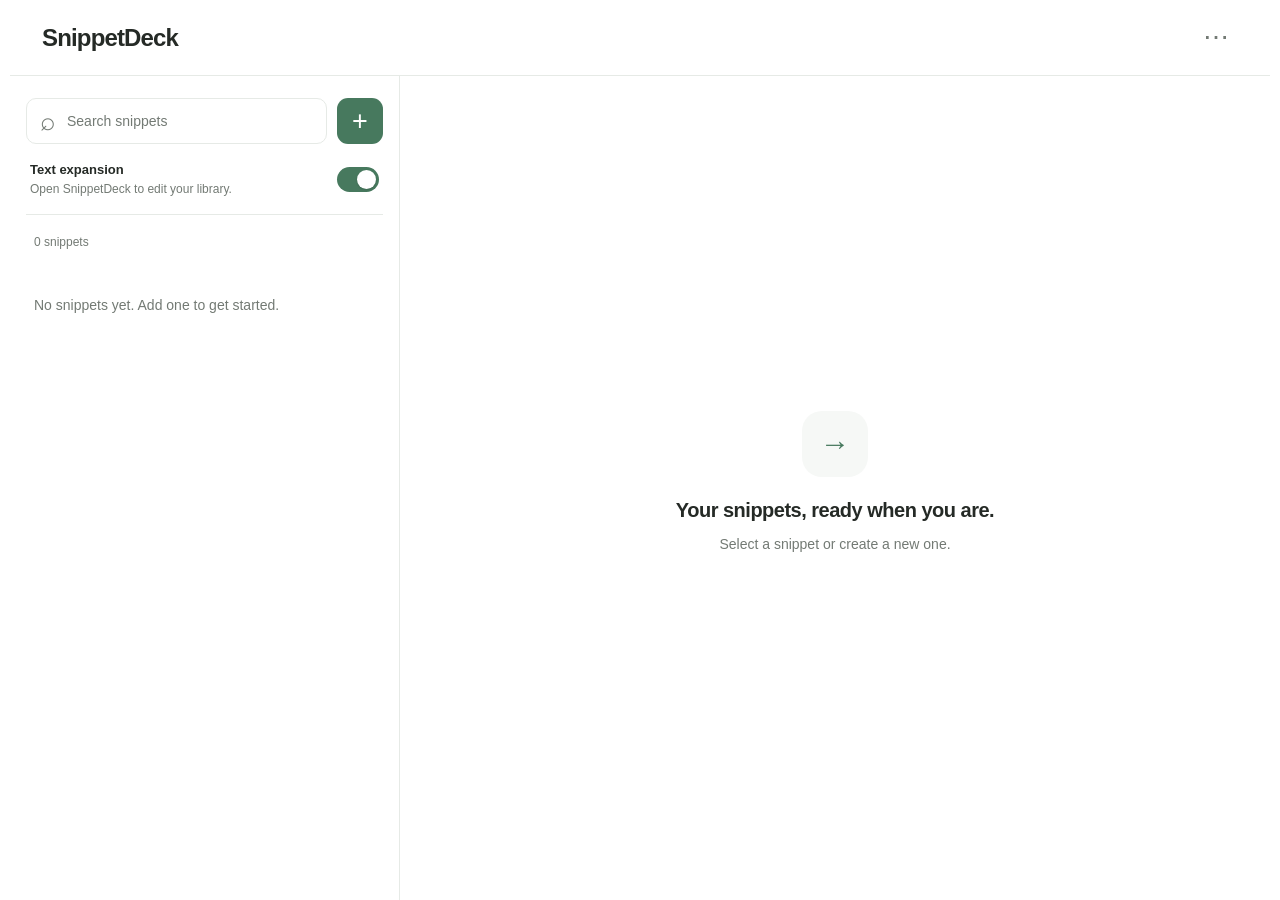
==== desktop/ui/index.html @ 88bd0da1 "Add cross-platform desktop SnippetDeck" ====
<!doctype html>
<html lang="en">
<head>
  <meta charset="utf-8">
  <meta name="viewport" content="width=device-width, initial-scale=1">
  <meta name="theme-color" content="#ffffff">
  <title>SnippetDeck</title>
  <link rel="stylesheet" href="style.css">
  <script type="module" src="app.js"></script>
</head>
<body>
  <div class="shell">
    <header class="topbar">
      <h1>SnippetDeck</h1>
      <div class="top-actions">
        <button id="more" class="icon-button" type="button" aria-label="More options" aria-expanded="false">⋯</button>
        <div id="menu" class="menu" hidden>
          <button id="import" type="button">Import backup…</button>
          <button id="export" type="button">Export backup…</button>
          <div class="menu-divider"></div>
          <label class="menu-check"><input id="startup" type="checkbox"> Start at login</label>
          <div class="menu-divider"></div>
          <div class="menu-label">Appearance</div>
          <div class="themes" role="group" aria-label="Appearance">
            <button type="button" data-theme="white">White</button>
            <button type="button" data-theme="black">Black</button>
            <button type="button" data-theme="sepia">Sepia</button>
          </div>
        </div>
      </div>
    </header>

    <main class="workspace">
      <section class="library" aria-label="Snippet library">
        <div class="library-tools">
          <label class="search"><span aria-hidden="true">⌕</span><input id="search" type="search" placeholder="Search snippets" aria-label="Search snippets"></label>
          <button id="new" class="add-button" type="button" aria-label="Add snippet">+</button>
        </div>
        <div class="service-row">
          <div><strong>Text expansion</strong><small id="status">Starting…</small></div>
          <label class="switch" aria-label="Text expansion enabled"><input id="active" type="checkbox" checked><span></span></label>
        </div>
        <div id="count" class="count"></div>
        <div id="list" class="snippet-list"></div>
        <p id="empty" class="empty" hidden>No snippets yet. Add one to get started.</p>
      </section>

      <section id="editor" class="editor" aria-label="Snippet editor" hidden>
        <div class="editor-top">
          <button id="back" class="back icon-button" type="button" aria-label="Back to library">←</button>
          <h2 id="editor-title">New snippet</h2>
          <button id="delete" class="text-button danger" type="button" hidden>Delete</button>
        </div>
        <form id="form">
          <label class="field">Trigger<input id="trigger" name="trigger" required maxlength="40" autocomplete="off" spellcheck="false" placeholder="!review"></label>
          <label class="field">Aliases <span class="optional">optional · separate with commas</span><input id="aliases" name="aliases" autocomplete="off" spellcheck="false" placeholder="rv, feedback"></label>
          <label class="field">Expansion<textarea id="expansion" name="expansion" required rows="8" placeholder="Text to insert"></textarea></label>
          <label class="enabled-row"><span>Enabled</span><span class="switch"><input id="snippet-enabled" type="checkbox" checked><span></span></span></label>
          <p id="form-error" class="error" role="alert" hidden></p>
          <button class="save-button" type="submit">Save snippet</button>
        </form>
      </section>
      <section id="welcome" class="welcome" aria-hidden="true">
        <div class="welcome-mark">→</div>
        <h2>Your snippets, ready when you are.</h2>
        <p>Select a snippet or create a new one.</p>
      </section>
    </main>
    <div id="notice" class="notice" role="status" hidden></div>
    <dialog id="confirm" class="confirm">
      <h2 id="confirm-title"></h2>
      <p id="confirm-message"></p>
      <form method="dialog" class="confirm-actions">
        <button type="submit" value="cancel">Cancel</button>
        <button id="confirm-action" type="submit" value="yes"></button>
      </form>
    </dialog>
  </div>
</body>
</html>
---- desktop/ui/style.css ----
:root {
  font-family: Inter, -apple-system, BlinkMacSystemFont, "Segoe UI", sans-serif;
  color: #252a26; background: #fff;
  --bg: #fff; --panel: #f6f8f6; --line: #e6eae6; --text: #252a26;
  --muted: #737a74; --accent: #47795e; --accent-ink: #fff; --hover: #f2f6f2;
  --field: #fff; --danger: #ac4444;
}
:root[data-theme="black"] {
  color-scheme: dark;
  --bg: #141816; --panel: #202723; --line: #323a35; --text: #f0f2ee;
  --muted: #a3ada4; --accent: #88b99b; --accent-ink: #15251b; --hover: #273129;
  --field: #1a201c; --danger: #ec9292;
}
:root[data-theme="sepia"] {
  --bg: #fff7eb; --panel: #f3e8d6; --line: #decbb1; --text: #4e3a2b;
  --muted: #806d5e; --accent: #8b6141; --accent-ink: #fff9f0; --hover: #f5e9d5;
  --field: #fff8ed; --danger: #a54138;
}
* { box-sizing: border-box; }
body { margin: 0; min-width: 320px; background: var(--bg); color: var(--text); }
button, input, textarea { font: inherit; }
button { cursor: pointer; }
button:focus-visible, input:focus-visible, textarea:focus-visible { outline: 2px solid var(--accent); outline-offset: 2px; }
[hidden] { display: none !important; }
.shell { max-width: 1260px; min-height: 100vh; margin: 0 auto; }
.topbar { height: 76px; display: flex; align-items: center; justify-content: space-between; padding: 0 32px; border-bottom: 1px solid var(--line); }
h1 { font-size: 24px; font-weight: 630; letter-spacing: -.035em; margin: 0; }
h2 { font-size: 20px; font-weight: 620; letter-spacing: -.025em; margin: 0; }
.top-actions { position: relative; }
.icon-button { width: 44px; height: 44px; padding: 0; display: inline-grid; place-items: center; color: var(--muted); background: transparent; border: 0; border-radius: 12px; font-size: 26px; }
.icon-button:hover { background: var(--hover); color: var(--text); }
.menu { position: absolute; right: 0; top: 50px; z-index: 5; width: 234px; border: 1px solid var(--line); border-radius: 14px; background: var(--bg); box-shadow: 0 14px 38px #171b1725; padding: 8px; }
.menu > button { width: 100%; min-height: 42px; border: 0; background: transparent; color: var(--text); text-align: left; padding: 8px 10px; border-radius: 8px; }
.menu > button:hover, .themes button:hover { background: var(--hover); }
.menu-check { display: flex; align-items: center; gap: 10px; min-height: 42px; padding: 8px 10px; font-size: 13px; cursor: pointer; }
.menu-check input { accent-color: var(--accent); width: 17px; height: 17px; }
.menu-divider { border-top: 1px solid var(--line); margin: 7px 2px; }
.menu-label { padding: 4px 10px 7px; color: var(--muted); font-size: 12px; }
.themes { display: flex; gap: 3px; }
.themes button { flex: 1; border: 0; color: var(--text); background: transparent; padding: 9px 2px; border-radius: 7px; font-size: 12px; }
.themes button.selected { background: var(--panel); color: var(--accent); font-weight: 650; }
.workspace { display: grid; grid-template-columns: minmax(320px, 390px) minmax(0, 1fr); min-height: calc(100vh - 76px); }
.library { border-right: 1px solid var(--line); min-width: 0; padding: 22px 16px 30px; }
.library-tools { display: flex; gap: 10px; }
.search { min-width: 0; flex: 1; display: flex; align-items: center; height: 46px; gap: 9px; padding: 0 13px; color: var(--muted); background: var(--field); border: 1px solid var(--line); border-radius: 10px; }
.search span { font-size: 26px; line-height: 1; }
.search input { min-width: 0; width: 100%; border: 0; outline: 0; background: transparent; color: var(--text); font-size: 14px; }
input::placeholder, textarea::placeholder { color: var(--muted); opacity: 1; }
.search:focus-within { border-color: var(--accent); }
.add-button { width: 46px; height: 46px; border-radius: 11px; border: 0; background: var(--accent); color: var(--accent-ink); font-size: 27px; line-height: 1; }
.add-button:hover, .save-button:hover { filter: brightness(.93); }
.service-row { display: flex; align-items: center; justify-content: space-between; gap: 12px; padding: 18px 4px 17px; border-bottom: 1px solid var(--line); }
.service-row strong { display: block; font-size: 13px; font-weight: 620; }
.service-row small { display: block; max-width: 290px; margin-top: 4px; font-size: 12px; line-height: 1.35; color: var(--muted); }
.switch { width: 42px; height: 26px; flex: none; display: inline-flex; position: relative; align-items: center; cursor: pointer; }
.switch input { opacity: 0; position: absolute; width: 100%; height: 100%; margin: 0; cursor: pointer; }
.switch span { width: 42px; height: 25px; border-radius: 20px; background: var(--line); transition: background .17s; }
.switch span:after { content: ""; display: block; height: 19px; width: 19px; border-radius: 50%; background: #fff; margin: 3px; box-shadow: 0 1px 2px #0002; transition: transform .17s; }
.switch input:checked + span { background: var(--accent); }
.switch input:checked + span:after { transform: translateX(17px); }
.switch input:focus-visible + span { outline: 2px solid var(--accent); outline-offset: 2px; }
.count { padding: 20px 8px 8px; color: var(--muted); font-size: 12px; }
.snippet-list { display: grid; grid-template-columns: minmax(0, 1fr); gap: 2px; }
.snippet { min-width: 0; min-height: 88px; width: 100%; display: block; text-align: left; padding: 14px 12px; border: 1px solid transparent; border-radius: 11px; background: transparent; color: var(--text); }
.snippet:hover { background: var(--hover); }
.snippet.selected { background: var(--panel); border-color: var(--line); }
.snippet.disabled { opacity: .59; }
.snippet-head { display: flex; justify-content: space-between; align-items: baseline; gap: 10px; }
.snippet-trigger { font-size: 15px; font-weight: 630; overflow: hidden; text-overflow: ellipsis; white-space: nowrap; }
.snippet-arrow { color: var(--accent); margin-right: 7px; }
.snippet-alias { margin-top: 5px; font-size: 12px; color: var(--accent); white-space: nowrap; text-overflow: ellipsis; overflow: hidden; }
.snippet-preview { margin-top: 5px; font-size: 13px; line-height: 1.35; color: var(--muted); overflow: hidden; white-space: nowrap; text-overflow: ellipsis; }
.snippet-off { font-size: 11px; color: var(--muted); }
.show-more { min-height: 44px; margin: 8px; background: transparent; color: var(--accent); border: 0; font-size: 13px; text-align: left; }
.empty { margin: 38px 8px; font-size: 14px; color: var(--muted); line-height: 1.5; }
.editor { padding: 30px clamp(24px, 6vw, 72px) 64px; max-width: 800px; width: 100%; margin: 0 auto; }
.editor-top { display: flex; align-items: center; justify-content: space-between; min-height: 44px; margin-bottom: 28px; }
.editor-top h2 { flex: 1; }
.text-button { border: 0; background: transparent; color: var(--accent); min-height: 44px; padding: 0 10px; font-size: 13px; }
.danger { color: var(--danger); }
.field { display: block; margin-bottom: 21px; font-size: 13px; font-weight: 600; }
.field input, .field textarea { display: block; width: 100%; border: 1px solid var(--line); border-radius: 10px; background: var(--field); color: var(--text); margin-top: 9px; padding: 13px 14px; font-size: 15px; font-weight: 400; }
.field input { height: 49px; }
.field textarea { min-height: 175px; resize: vertical; line-height: 1.5; }
.optional { color: var(--muted); font-size: 12px; font-weight: 400; }
.enabled-row { display: flex; justify-content: space-between; align-items: center; font-size: 14px; padding: 5px 0 23px; cursor: pointer; }
.error { color: var(--danger); font-size: 13px; margin: 0 0 16px; }
.save-button { display: block; min-height: 49px; width: 100%; border: 0; border-radius: 10px; background: var(--accent); color: var(--accent-ink); font-weight: 620; }
.welcome { display: grid; align-content: center; justify-items: center; color: var(--muted); padding: 30px; text-align: center; }
.welcome-mark { display: grid; place-items: center; background: var(--panel); width: 66px; height: 66px; border-radius: 20px; color: var(--accent); font-size: 30px; margin-bottom: 22px; }
.welcome h2 { color: var(--text); }
.welcome p { font-size: 14px; }
.notice { position: fixed; bottom: 20px; left: 50%; transform: translateX(-50%); max-width: calc(100vw - 32px); background: var(--text); color: var(--bg); border-radius: 10px; padding: 12px 18px; font-size: 13px; box-shadow: 0 5px 20px #0002; z-index: 8; }
.confirm { width: min(380px, calc(100vw - 36px)); margin: auto; padding: 26px 24px 20px; border: 1px solid var(--line); border-radius: 16px; background: var(--bg); color: var(--text); box-shadow: 0 18px 52px #0003; }
.confirm::backdrop { background: #1017128a; }
.confirm h2 { font-size: 19px; }
.confirm p { margin: 12px 0 25px; color: var(--muted); line-height: 1.5; font-size: 14px; white-space: pre-line; }
.confirm-actions { display: flex; justify-content: flex-end; gap: 9px; }
.confirm-actions button { min-height: 42px; padding: 0 16px; border-radius: 9px; border: 1px solid var(--line); background: var(--field); color: var(--text); }
.confirm-actions .danger-action { border-color: var(--danger); background: var(--danger); color: #fff; }
@media (max-width: 700px) {
  .topbar { height: 64px; padding: 0 18px; }
  h1 { font-size: 22px; }
  .workspace { display: block; min-height: calc(100vh - 64px); }
  .library { border: 0; padding: 18px 14px 30px; }
  .editor { position: fixed; inset: 0; z-index: 3; overflow-y: auto; background: var(--bg); max-width: none; padding: 16px 18px 28px; }
  .editor-top { margin-bottom: 25px; }
  .back { margin-right: 6px; }
  .welcome { display: none; }
  .save-button { margin-top: 4px; }
  .snippet { min-height: 78px; }
  .menu { right: 0; }
}
@media (min-width: 701px) { .back { display: none; } }
@media (prefers-reduced-motion: reduce) { *, *:before, *:after { transition: none !important; } }
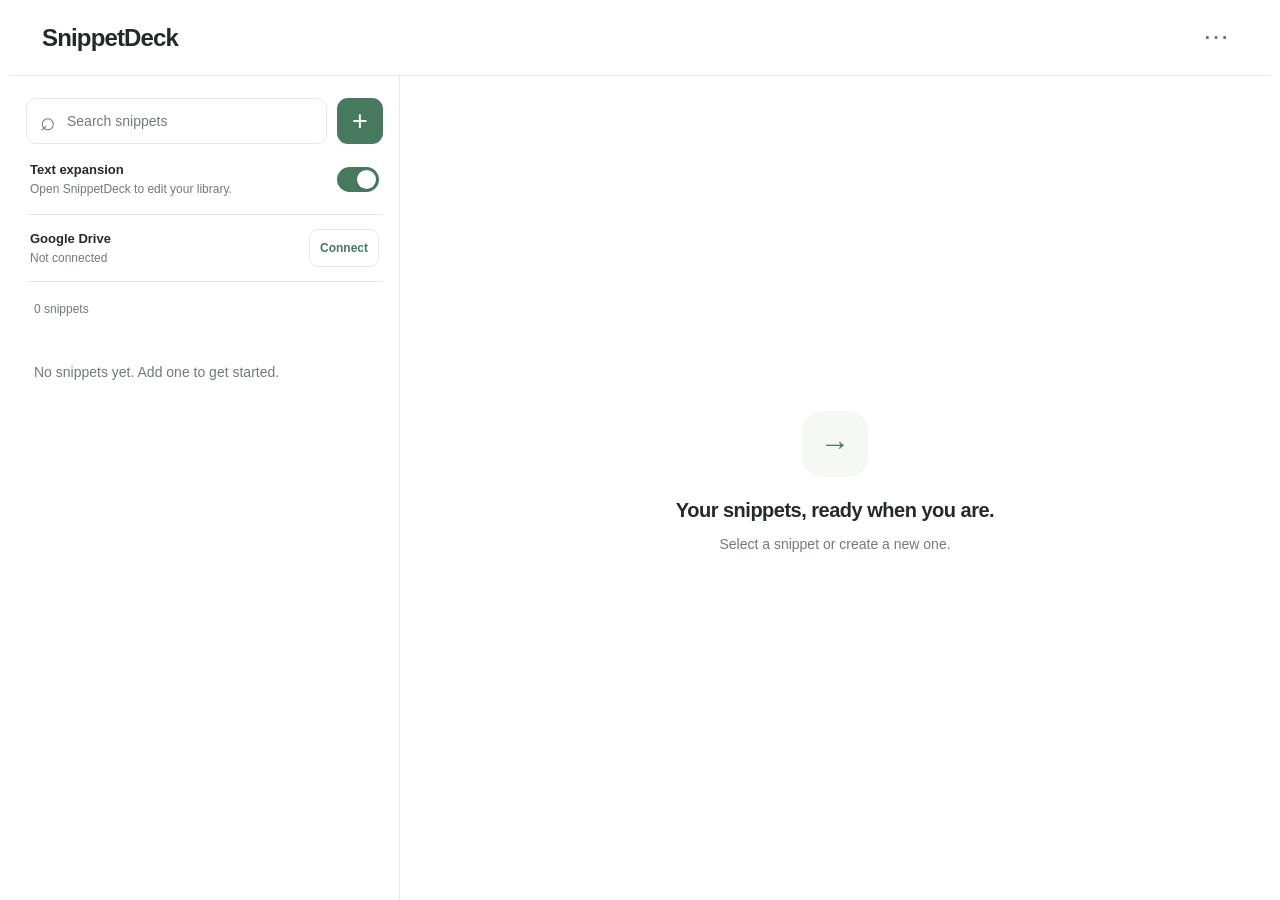
==== commit d497d522: "Add optional Google Drive snippet sync" ====
--- a/desktop/ui/index.html
+++ b/desktop/ui/index.html
@@ -17,6 +17,10 @@
         <div id="menu" class="menu" hidden>
           <button id="import" type="button">Import backup…</button>
           <button id="export" type="button">Export backup…</button>
+          <button id="replace-cloud" type="button" hidden>Use this device's library in cloud…</button>
+          <button id="use-other" type="button" hidden>Use other device's library…</button>
+          <button id="disconnect-sync" type="button" hidden>Disconnect Google Drive</button>
+          <button id="reset-sync" type="button" hidden>Switch Google account…</button>
           <div class="menu-divider"></div>
           <label class="menu-check"><input id="startup" type="checkbox"> Start at login</label>
           <div class="menu-divider"></div>
@@ -39,6 +43,10 @@
         <div class="service-row">
           <div><strong>Text expansion</strong><small id="status">Starting…</small></div>
           <label class="switch" aria-label="Text expansion enabled"><input id="active" type="checkbox" checked><span></span></label>
+        </div>
+        <div class="service-row sync-row">
+          <div><strong>Google Drive</strong><small id="sync-status">Not connected</small></div>
+          <button id="sync" class="sync-button" type="button">Connect</button>
         </div>
         <div id="count" class="count"></div>
         <div id="list" class="snippet-list"></div>
--- a/desktop/ui/style.css
+++ b/desktop/ui/style.css
@@ -52,6 +52,11 @@
 .service-row { display: flex; align-items: center; justify-content: space-between; gap: 12px; padding: 18px 4px 17px; border-bottom: 1px solid var(--line); }
 .service-row strong { display: block; font-size: 13px; font-weight: 620; }
 .service-row small { display: block; max-width: 290px; margin-top: 4px; font-size: 12px; line-height: 1.35; color: var(--muted); }
+.sync-row { padding-top: 14px; padding-bottom: 14px; }
+.sync-row > div { min-width: 0; }
+.sync-row small { overflow-wrap: anywhere; }
+.sync-button { flex: none; min-height: 38px; border: 1px solid var(--line); border-radius: 9px; background: var(--field); color: var(--accent); padding: 0 10px; font-size: 12px; font-weight: 620; }
+.sync-button:disabled { opacity: .55; cursor: progress; }
 .switch { width: 42px; height: 26px; flex: none; display: inline-flex; position: relative; align-items: center; cursor: pointer; }
 .switch input { opacity: 0; position: absolute; width: 100%; height: 100%; margin: 0; cursor: pointer; }
 .switch span { width: 42px; height: 25px; border-radius: 20px; background: var(--line); transition: background .17s; }
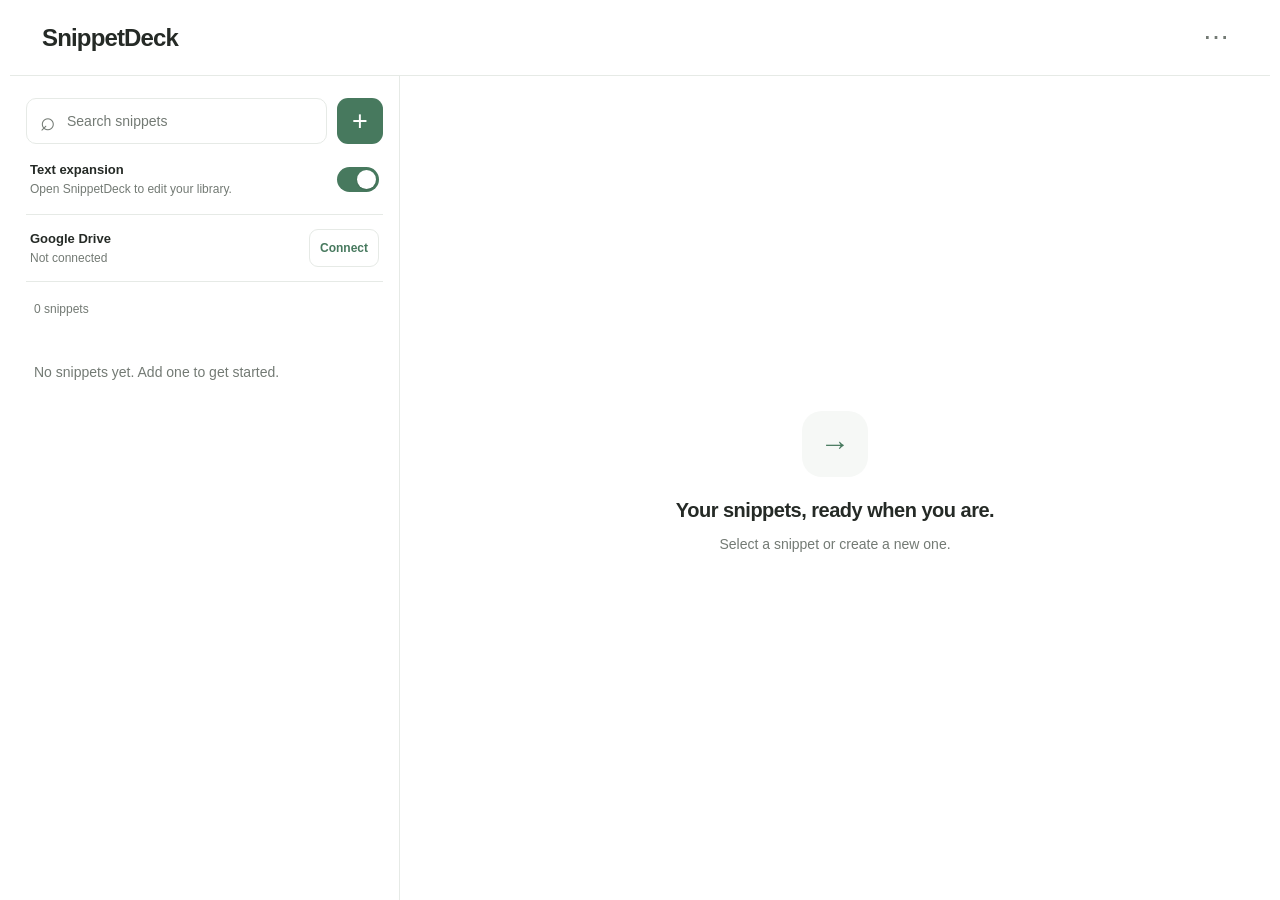
==== commit d8f44f96: "Add verified desktop update flow" ====
--- a/desktop/ui/index.html
+++ b/desktop/ui/index.html
@@ -21,6 +21,8 @@
           <button id="use-other" type="button" hidden>Use other device's library…</button>
           <button id="disconnect-sync" type="button" hidden>Disconnect Google Drive</button>
           <button id="reset-sync" type="button" hidden>Switch Google account…</button>
+          <div class="menu-divider"></div>
+          <button id="check-update" type="button">Check for updates</button>
           <div class="menu-divider"></div>
           <label class="menu-check"><input id="startup" type="checkbox"> Start at login</label>
           <div class="menu-divider"></div>
@@ -47,6 +49,10 @@
         <div class="service-row sync-row">
           <div><strong>Google Drive</strong><small id="sync-status">Not connected</small></div>
           <button id="sync" class="sync-button" type="button">Connect</button>
+        </div>
+        <div id="update-row" class="service-row update-row" hidden>
+          <div><strong>SnippetDeck <span id="update-version"></span> available</strong><small id="update-status">A newer release is ready.</small></div>
+          <button id="install-update" class="sync-button" type="button">Install update</button>
         </div>
         <div id="count" class="count"></div>
         <div id="list" class="snippet-list"></div>
--- a/desktop/ui/style.css
+++ b/desktop/ui/style.css
@@ -55,6 +55,10 @@
 .sync-row { padding-top: 14px; padding-bottom: 14px; }
 .sync-row > div { min-width: 0; }
 .sync-row small { overflow-wrap: anywhere; }
+.update-row { padding-top: 14px; padding-bottom: 14px; }
+.update-row > div { min-width: 0; }
+.update-row small { overflow-wrap: anywhere; }
+.update-row .sync-button { max-width: 112px; }
 .sync-button { flex: none; min-height: 38px; border: 1px solid var(--line); border-radius: 9px; background: var(--field); color: var(--accent); padding: 0 10px; font-size: 12px; font-weight: 620; }
 .sync-button:disabled { opacity: .55; cursor: progress; }
 .switch { width: 42px; height: 26px; flex: none; display: inline-flex; position: relative; align-items: center; cursor: pointer; }
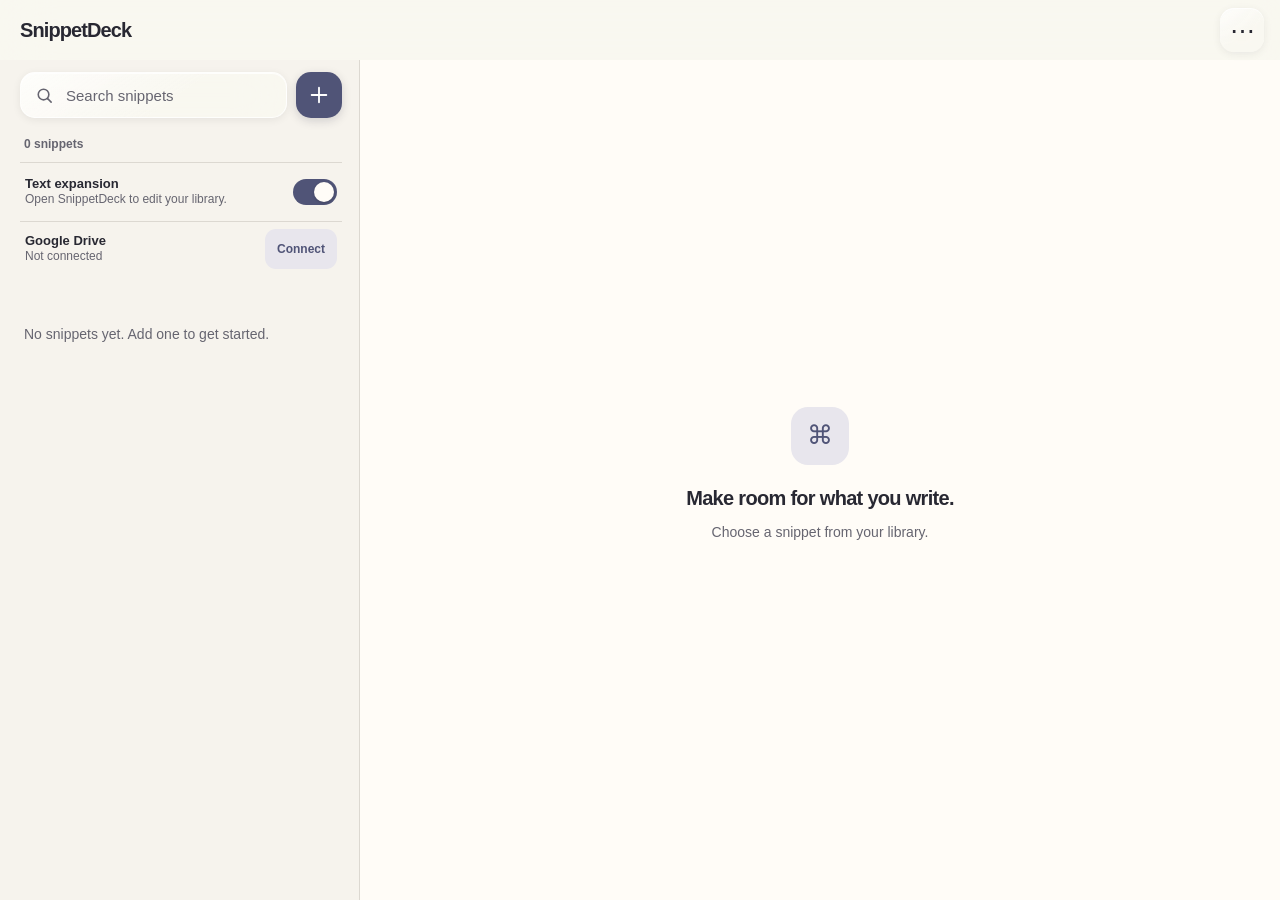
==== commit abc05e7e: "Redesign SnippetDeck interfaces and visual identity" ====
--- a/desktop/ui/index.html
+++ b/desktop/ui/index.html
@@ -3,7 +3,7 @@
 <head>
   <meta charset="utf-8">
   <meta name="viewport" content="width=device-width, initial-scale=1">
-  <meta name="theme-color" content="#ffffff">
+  <meta name="theme-color" content="#f6f3ed">
   <title>SnippetDeck</title>
   <link rel="stylesheet" href="style.css">
   <script type="module" src="app.js"></script>
@@ -13,7 +13,7 @@
     <header class="topbar">
       <h1>SnippetDeck</h1>
       <div class="top-actions">
-        <button id="more" class="icon-button" type="button" aria-label="More options" aria-expanded="false">⋯</button>
+        <button id="more" class="icon-button glass-button" type="button" aria-label="More options" aria-expanded="false">⋯</button>
         <div id="menu" class="menu" hidden>
           <button id="import" type="button">Import backup…</button>
           <button id="export" type="button">Export backup…</button>
@@ -28,9 +28,9 @@
           <div class="menu-divider"></div>
           <div class="menu-label">Appearance</div>
           <div class="themes" role="group" aria-label="Appearance">
-            <button type="button" data-theme="white">White</button>
-            <button type="button" data-theme="black">Black</button>
-            <button type="button" data-theme="sepia">Sepia</button>
+            <button type="button" data-theme="white">Chalk</button>
+            <button type="button" data-theme="black">Ink</button>
+            <button type="button" data-theme="sepia">Parchment</button>
           </div>
         </div>
       </div>
@@ -39,9 +39,10 @@
     <main class="workspace">
       <section class="library" aria-label="Snippet library">
         <div class="library-tools">
-          <label class="search"><span aria-hidden="true">⌕</span><input id="search" type="search" placeholder="Search snippets" aria-label="Search snippets"></label>
-          <button id="new" class="add-button" type="button" aria-label="Add snippet">+</button>
+          <label class="search glass"><svg viewBox="0 0 24 24" aria-hidden="true"><circle cx="10.8" cy="10.8" r="6.7"/><path d="m16 16 4.4 4.4"/></svg><input id="search" type="search" placeholder="Search snippets" aria-label="Search snippets"></label>
+          <button id="new" class="add-button" type="button" aria-label="Add snippet"><svg viewBox="0 0 24 24" aria-hidden="true"><path d="M12 4v16M4 12h16"/></svg></button>
         </div>
+        <div id="count" class="count"></div>
         <div class="service-row">
           <div><strong>Text expansion</strong><small id="status">Starting…</small></div>
           <label class="switch" aria-label="Text expansion enabled"><input id="active" type="checkbox" checked><span></span></label>
@@ -54,14 +55,13 @@
           <div><strong>SnippetDeck <span id="update-version"></span> available</strong><small id="update-status">A newer release is ready.</small></div>
           <button id="install-update" class="sync-button" type="button">Install update</button>
         </div>
-        <div id="count" class="count"></div>
         <div id="list" class="snippet-list"></div>
         <p id="empty" class="empty" hidden>No snippets yet. Add one to get started.</p>
       </section>
 
       <section id="editor" class="editor" aria-label="Snippet editor" hidden>
         <div class="editor-top">
-          <button id="back" class="back icon-button" type="button" aria-label="Back to library">←</button>
+          <button id="back" class="back icon-button glass-button" type="button" aria-label="Back to library">←</button>
           <h2 id="editor-title">New snippet</h2>
           <button id="delete" class="text-button danger" type="button" hidden>Delete</button>
         </div>
@@ -75,9 +75,9 @@
         </form>
       </section>
       <section id="welcome" class="welcome" aria-hidden="true">
-        <div class="welcome-mark">→</div>
-        <h2>Your snippets, ready when you are.</h2>
-        <p>Select a snippet or create a new one.</p>
+        <div class="welcome-mark" aria-hidden="true">⌘</div>
+        <h2>Make room for what you write.</h2>
+        <p>Choose a snippet from your library.</p>
       </section>
     </main>
     <div id="notice" class="notice" role="status" hidden></div>
--- a/desktop/ui/style.css
+++ b/desktop/ui/style.css
@@ -1,124 +1,131 @@
 :root {
-  font-family: Inter, -apple-system, BlinkMacSystemFont, "Segoe UI", sans-serif;
-  color: #252a26; background: #fff;
-  --bg: #fff; --panel: #f6f8f6; --line: #e6eae6; --text: #252a26;
-  --muted: #737a74; --accent: #47795e; --accent-ink: #fff; --hover: #f2f6f2;
-  --field: #fff; --danger: #ac4444;
+  font-family: -apple-system, BlinkMacSystemFont, "Segoe UI", sans-serif;
+  color-scheme: light;
+  --bg: #f6f3ed; --sheet: #fffcf7; --text: #282832; --muted: #666570;
+  --line: #dcd8d1; --accent: #505477; --accent-ink: #fff; --wash: #e8e6ed;
+  --hover: #ece9e4; --danger: #a03e45; --glass: #faf8f1d9; --glint: #ffffffbf;
 }
 :root[data-theme="black"] {
   color-scheme: dark;
-  --bg: #141816; --panel: #202723; --line: #323a35; --text: #f0f2ee;
-  --muted: #a3ada4; --accent: #88b99b; --accent-ink: #15251b; --hover: #273129;
-  --field: #1a201c; --danger: #ec9292;
+  --bg: #1b1b23; --sheet: #24242d; --text: #f1eff2; --muted: #b6b3c1;
+  --line: #44434e; --accent: #c8c8ee; --accent-ink: #222238; --wash: #393947;
+  --hover: #32323d; --danger: #f1a6aa; --glass: #303039df; --glint: #77758655;
 }
 :root[data-theme="sepia"] {
-  --bg: #fff7eb; --panel: #f3e8d6; --line: #decbb1; --text: #4e3a2b;
-  --muted: #806d5e; --accent: #8b6141; --accent-ink: #fff9f0; --hover: #f5e9d5;
-  --field: #fff8ed; --danger: #a54138;
+  color-scheme: light;
+  --bg: #eee4d5; --sheet: #f8efdf; --text: #382c2c; --muted: #6e5b58;
+  --line: #d4c4b1; --accent: #714857; --accent-ink: #fffaf5; --wash: #e8d6d0;
+  --hover: #e9dccb; --danger: #9c403d; --glass: #f7efdfdf; --glint: #fff9e9b0;
 }
 * { box-sizing: border-box; }
+html { background: var(--bg); }
 body { margin: 0; min-width: 320px; background: var(--bg); color: var(--text); }
 button, input, textarea { font: inherit; }
-button { cursor: pointer; }
-button:focus-visible, input:focus-visible, textarea:focus-visible { outline: 2px solid var(--accent); outline-offset: 2px; }
+button { cursor: pointer; -webkit-tap-highlight-color: transparent; }
+button:focus-visible, input:focus-visible, textarea:focus-visible, .menu-check:focus-within { outline: 2px solid var(--accent); outline-offset: 2px; }
 [hidden] { display: none !important; }
-.shell { max-width: 1260px; min-height: 100vh; margin: 0 auto; }
-.topbar { height: 76px; display: flex; align-items: center; justify-content: space-between; padding: 0 32px; border-bottom: 1px solid var(--line); }
-h1 { font-size: 24px; font-weight: 630; letter-spacing: -.035em; margin: 0; }
-h2 { font-size: 20px; font-weight: 620; letter-spacing: -.025em; margin: 0; }
+.shell { min-height: 100dvh; }
+.topbar { position: sticky; top: 0; z-index: 4; height: 60px; display: flex; align-items: center; justify-content: space-between; padding: 0 16px 0 20px; background: var(--glass); backdrop-filter: blur(24px) saturate(1.25); -webkit-backdrop-filter: blur(24px) saturate(1.25); }
+h1 { font-size: 20px; font-weight: 700; letter-spacing: -.045em; margin: 0; }
+h2 { font-size: 20px; font-weight: 680; letter-spacing: -.035em; margin: 0; }
 .top-actions { position: relative; }
-.icon-button { width: 44px; height: 44px; padding: 0; display: inline-grid; place-items: center; color: var(--muted); background: transparent; border: 0; border-radius: 12px; font-size: 26px; }
-.icon-button:hover { background: var(--hover); color: var(--text); }
-.menu { position: absolute; right: 0; top: 50px; z-index: 5; width: 234px; border: 1px solid var(--line); border-radius: 14px; background: var(--bg); box-shadow: 0 14px 38px #171b1725; padding: 8px; }
-.menu > button { width: 100%; min-height: 42px; border: 0; background: transparent; color: var(--text); text-align: left; padding: 8px 10px; border-radius: 8px; }
+.icon-button { width: 44px; height: 44px; padding: 0; display: inline-grid; place-items: center; color: var(--text); background: transparent; border: 0; border-radius: 14px; font-size: 25px; }
+.glass-button, .glass { background: linear-gradient(145deg, var(--glint), transparent 58%), var(--glass); box-shadow: inset 0 1px 0 var(--glint), 0 2px 9px #15121d12; backdrop-filter: blur(24px) saturate(1.25); -webkit-backdrop-filter: blur(24px) saturate(1.25); }
+.icon-button:hover, .icon-button[aria-expanded="true"] { background-color: var(--hover); }
+.menu { position: absolute; right: 0; top: 49px; z-index: 6; width: min(270px, calc(100vw - 32px)); max-height: calc(100dvh - 70px); overflow-y: auto; border: 1px solid var(--line); border-radius: 18px; background: var(--glass); backdrop-filter: blur(32px) saturate(1.35); -webkit-backdrop-filter: blur(32px) saturate(1.35); box-shadow: inset 0 1px 0 var(--glint), 0 14px 36px #16131d25; padding: 7px; }
+.menu > button { width: 100%; min-height: 44px; border: 0; background: transparent; color: var(--text); text-align: left; padding: 8px 11px; border-radius: 11px; }
 .menu > button:hover, .themes button:hover { background: var(--hover); }
-.menu-check { display: flex; align-items: center; gap: 10px; min-height: 42px; padding: 8px 10px; font-size: 13px; cursor: pointer; }
-.menu-check input { accent-color: var(--accent); width: 17px; height: 17px; }
-.menu-divider { border-top: 1px solid var(--line); margin: 7px 2px; }
-.menu-label { padding: 4px 10px 7px; color: var(--muted); font-size: 12px; }
-.themes { display: flex; gap: 3px; }
-.themes button { flex: 1; border: 0; color: var(--text); background: transparent; padding: 9px 2px; border-radius: 7px; font-size: 12px; }
-.themes button.selected { background: var(--panel); color: var(--accent); font-weight: 650; }
-.workspace { display: grid; grid-template-columns: minmax(320px, 390px) minmax(0, 1fr); min-height: calc(100vh - 76px); }
-.library { border-right: 1px solid var(--line); min-width: 0; padding: 22px 16px 30px; }
-.library-tools { display: flex; gap: 10px; }
-.search { min-width: 0; flex: 1; display: flex; align-items: center; height: 46px; gap: 9px; padding: 0 13px; color: var(--muted); background: var(--field); border: 1px solid var(--line); border-radius: 10px; }
-.search span { font-size: 26px; line-height: 1; }
-.search input { min-width: 0; width: 100%; border: 0; outline: 0; background: transparent; color: var(--text); font-size: 14px; }
+.menu-check { display: flex; align-items: center; gap: 10px; min-height: 44px; padding: 8px 11px; font-size: 13px; cursor: pointer; }
+.menu-check input { accent-color: var(--accent); width: 18px; height: 18px; }
+.menu-divider { border-top: 1px solid var(--line); margin: 6px 4px; }
+.menu-label { padding: 5px 10px; color: var(--muted); font-size: 12px; }
+.themes { display: flex; gap: 2px; background: var(--wash); border-radius: 11px; padding: 3px; }
+.themes button { flex: 1; border: 0; color: var(--text); background: transparent; padding: 9px 2px; border-radius: 8px; font-size: 12px; }
+.themes button.selected { background: var(--sheet); color: var(--accent); font-weight: 700; box-shadow: 0 1px 3px #16131d18; }
+.workspace { min-height: calc(100dvh - 60px); }
+.library { min-width: 0; padding: 0 14px 36px; }
+.library-tools { position: sticky; top: 60px; z-index: 3; display: flex; gap: 9px; padding: 12px 0; background: linear-gradient(var(--bg) 78%, transparent); }
+.search { min-width: 0; flex: 1; display: flex; align-items: center; height: 46px; gap: 10px; padding: 0 14px; border: 1px solid var(--glint); border-radius: 15px; }
+.search svg, .add-button svg { width: 19px; height: 19px; fill: none; stroke: currentColor; stroke-width: 2; stroke-linecap: round; }
+.search svg { color: var(--muted); flex: none; }
+.search input { min-width: 0; width: 100%; height: 100%; border: 0; outline: 0; background: transparent; color: var(--text); font-size: 15px; }
 input::placeholder, textarea::placeholder { color: var(--muted); opacity: 1; }
-.search:focus-within { border-color: var(--accent); }
-.add-button { width: 46px; height: 46px; border-radius: 11px; border: 0; background: var(--accent); color: var(--accent-ink); font-size: 27px; line-height: 1; }
-.add-button:hover, .save-button:hover { filter: brightness(.93); }
-.service-row { display: flex; align-items: center; justify-content: space-between; gap: 12px; padding: 18px 4px 17px; border-bottom: 1px solid var(--line); }
-.service-row strong { display: block; font-size: 13px; font-weight: 620; }
-.service-row small { display: block; max-width: 290px; margin-top: 4px; font-size: 12px; line-height: 1.35; color: var(--muted); }
-.sync-row { padding-top: 14px; padding-bottom: 14px; }
-.sync-row > div { min-width: 0; }
-.sync-row small { overflow-wrap: anywhere; }
-.update-row { padding-top: 14px; padding-bottom: 14px; }
-.update-row > div { min-width: 0; }
-.update-row small { overflow-wrap: anywhere; }
-.update-row .sync-button { max-width: 112px; }
-.sync-button { flex: none; min-height: 38px; border: 1px solid var(--line); border-radius: 9px; background: var(--field); color: var(--accent); padding: 0 10px; font-size: 12px; font-weight: 620; }
+.search:focus-within { outline: 2px solid var(--accent); outline-offset: 1px; }
+.add-button { width: 46px; height: 46px; flex: none; display: grid; place-items: center; border-radius: 15px; border: 0; background: var(--accent); color: var(--accent-ink); box-shadow: 0 3px 10px #2522392b; }
+.add-button svg { width: 22px; height: 22px; }
+.add-button:hover, .save-button:hover { filter: brightness(.94); }
+.add-button:active, .save-button:active { transform: scale(.97); }
+.count { padding: 7px 4px 11px; color: var(--muted); font-size: 12px; font-weight: 600; }
+.service-row { display: flex; align-items: center; justify-content: space-between; gap: 12px; min-height: 54px; padding: 7px 5px; border-top: 1px solid var(--line); }
+.service-row > div { min-width: 0; }
+.service-row strong { display: block; font-size: 13px; font-weight: 650; }
+.service-row small { display: block; margin-top: 1px; font-size: 12px; line-height: 1.3; color: var(--muted); overflow-wrap: anywhere; }
+.sync-button { flex: none; min-height: 40px; border: 0; border-radius: 11px; background: var(--wash); color: var(--accent); padding: 0 12px; font-size: 12px; font-weight: 700; }
 .sync-button:disabled { opacity: .55; cursor: progress; }
-.switch { width: 42px; height: 26px; flex: none; display: inline-flex; position: relative; align-items: center; cursor: pointer; }
+.update-row .sync-button { max-width: 120px; }
+.switch { width: 44px; height: 44px; flex: none; display: inline-flex; position: relative; align-items: center; cursor: pointer; }
 .switch input { opacity: 0; position: absolute; width: 100%; height: 100%; margin: 0; cursor: pointer; }
-.switch span { width: 42px; height: 25px; border-radius: 20px; background: var(--line); transition: background .17s; }
-.switch span:after { content: ""; display: block; height: 19px; width: 19px; border-radius: 50%; background: #fff; margin: 3px; box-shadow: 0 1px 2px #0002; transition: transform .17s; }
+.switch span { width: 44px; height: 26px; border-radius: 20px; background: var(--line); transition: background .17s; }
+.switch span:after { content: ""; display: block; height: 20px; width: 20px; border-radius: 50%; background: var(--sheet); margin: 3px; box-shadow: 0 1px 3px #0003; transition: transform .17s; }
 .switch input:checked + span { background: var(--accent); }
-.switch input:checked + span:after { transform: translateX(17px); }
+.switch input:checked + span:after { transform: translateX(18px); }
 .switch input:focus-visible + span { outline: 2px solid var(--accent); outline-offset: 2px; }
-.count { padding: 20px 8px 8px; color: var(--muted); font-size: 12px; }
-.snippet-list { display: grid; grid-template-columns: minmax(0, 1fr); gap: 2px; }
-.snippet { min-width: 0; min-height: 88px; width: 100%; display: block; text-align: left; padding: 14px 12px; border: 1px solid transparent; border-radius: 11px; background: transparent; color: var(--text); }
-.snippet:hover { background: var(--hover); }
-.snippet.selected { background: var(--panel); border-color: var(--line); }
-.snippet.disabled { opacity: .59; }
+.snippet-list { margin-top: 8px; }
+.snippet { min-width: 0; min-height: 72px; width: 100%; display: block; text-align: left; padding: 11px 6px 12px; border: 0; border-bottom: 1px solid var(--line); border-radius: 0; background: transparent; color: var(--text); }
+.snippet:hover, .snippet.selected { background: var(--hover); }
+.snippet.selected { box-shadow: inset 3px 0 var(--accent); padding-left: 12px; }
+.snippet.disabled .snippet-trigger, .snippet.disabled .snippet-preview { color: var(--muted); }
 .snippet-head { display: flex; justify-content: space-between; align-items: baseline; gap: 10px; }
-.snippet-trigger { font-size: 15px; font-weight: 630; overflow: hidden; text-overflow: ellipsis; white-space: nowrap; }
-.snippet-arrow { color: var(--accent); margin-right: 7px; }
-.snippet-alias { margin-top: 5px; font-size: 12px; color: var(--accent); white-space: nowrap; text-overflow: ellipsis; overflow: hidden; }
-.snippet-preview { margin-top: 5px; font-size: 13px; line-height: 1.35; color: var(--muted); overflow: hidden; white-space: nowrap; text-overflow: ellipsis; }
-.snippet-off { font-size: 11px; color: var(--muted); }
-.show-more { min-height: 44px; margin: 8px; background: transparent; color: var(--accent); border: 0; font-size: 13px; text-align: left; }
-.empty { margin: 38px 8px; font-size: 14px; color: var(--muted); line-height: 1.5; }
-.editor { padding: 30px clamp(24px, 6vw, 72px) 64px; max-width: 800px; width: 100%; margin: 0 auto; }
-.editor-top { display: flex; align-items: center; justify-content: space-between; min-height: 44px; margin-bottom: 28px; }
+.snippet-trigger { font-size: 15px; font-weight: 680; overflow: hidden; text-overflow: ellipsis; white-space: nowrap; }
+.snippet-arrow { color: var(--accent); margin-right: 8px; font-weight: 400; }
+.snippet-alias { margin-top: 3px; font-size: 12px; color: var(--accent); white-space: nowrap; text-overflow: ellipsis; overflow: hidden; }
+.snippet-preview { margin-top: 3px; font-size: 13px; line-height: 1.35; color: var(--muted); overflow: hidden; white-space: nowrap; text-overflow: ellipsis; }
+.snippet-off { font-size: 12px; color: var(--muted); }
+.show-more { min-height: 44px; margin: 8px 0; background: transparent; color: var(--accent); border: 0; font-size: 13px; text-align: left; }
+.empty { margin: 48px 4px; font-size: 14px; color: var(--muted); line-height: 1.5; }
+.editor { min-width: 0; padding: 18px 18px 70px; background: var(--sheet); }
+.editor-top { display: flex; align-items: center; gap: 4px; min-height: 48px; margin-bottom: 22px; }
 .editor-top h2 { flex: 1; }
-.text-button { border: 0; background: transparent; color: var(--accent); min-height: 44px; padding: 0 10px; font-size: 13px; }
+.back { margin-left: -8px; margin-right: 5px; font-size: 22px; }
+.text-button { border: 0; background: transparent; color: var(--accent); min-height: 44px; padding: 0 10px; font-size: 14px; font-weight: 600; }
 .danger { color: var(--danger); }
-.field { display: block; margin-bottom: 21px; font-size: 13px; font-weight: 600; }
-.field input, .field textarea { display: block; width: 100%; border: 1px solid var(--line); border-radius: 10px; background: var(--field); color: var(--text); margin-top: 9px; padding: 13px 14px; font-size: 15px; font-weight: 400; }
-.field input { height: 49px; }
-.field textarea { min-height: 175px; resize: vertical; line-height: 1.5; }
+.field { display: block; margin-bottom: 19px; font-size: 13px; font-weight: 650; }
+.field input, .field textarea { display: block; width: 100%; border: 1px solid var(--line); border-radius: 12px; background: var(--bg); color: var(--text); margin-top: 8px; padding: 12px 14px; font-size: 16px; font-weight: 400; }
+.field input { height: 48px; }
+.field textarea { min-height: 190px; resize: vertical; line-height: 1.5; }
 .optional { color: var(--muted); font-size: 12px; font-weight: 400; }
-.enabled-row { display: flex; justify-content: space-between; align-items: center; font-size: 14px; padding: 5px 0 23px; cursor: pointer; }
+.enabled-row { display: flex; justify-content: space-between; align-items: center; font-size: 14px; min-height: 52px; margin-bottom: 18px; cursor: pointer; }
 .error { color: var(--danger); font-size: 13px; margin: 0 0 16px; }
-.save-button { display: block; min-height: 49px; width: 100%; border: 0; border-radius: 10px; background: var(--accent); color: var(--accent-ink); font-weight: 620; }
-.welcome { display: grid; align-content: center; justify-items: center; color: var(--muted); padding: 30px; text-align: center; }
-.welcome-mark { display: grid; place-items: center; background: var(--panel); width: 66px; height: 66px; border-radius: 20px; color: var(--accent); font-size: 30px; margin-bottom: 22px; }
-.welcome h2 { color: var(--text); }
-.welcome p { font-size: 14px; }
-.notice { position: fixed; bottom: 20px; left: 50%; transform: translateX(-50%); max-width: calc(100vw - 32px); background: var(--text); color: var(--bg); border-radius: 10px; padding: 12px 18px; font-size: 13px; box-shadow: 0 5px 20px #0002; z-index: 8; }
-.confirm { width: min(380px, calc(100vw - 36px)); margin: auto; padding: 26px 24px 20px; border: 1px solid var(--line); border-radius: 16px; background: var(--bg); color: var(--text); box-shadow: 0 18px 52px #0003; }
-.confirm::backdrop { background: #1017128a; }
+.save-button { display: block; min-height: 48px; width: 100%; border: 0; border-radius: 13px; background: var(--accent); color: var(--accent-ink); font-weight: 680; }
+.welcome { display: none; }
+.notice { position: fixed; bottom: max(18px, env(safe-area-inset-bottom)); left: 50%; transform: translateX(-50%); width: max-content; max-width: calc(100vw - 32px); background: var(--text); color: var(--bg); border-radius: 12px; padding: 12px 17px; font-size: 13px; box-shadow: 0 6px 18px #0002; z-index: 8; }
+.confirm { width: min(390px, calc(100vw - 32px)); margin: auto; padding: 24px 22px 20px; border: 1px solid var(--line); border-radius: 20px; background: var(--sheet); color: var(--text); box-shadow: 0 18px 52px #0003; }
+.confirm::backdrop { background: #18172190; backdrop-filter: blur(3px); }
 .confirm h2 { font-size: 19px; }
 .confirm p { margin: 12px 0 25px; color: var(--muted); line-height: 1.5; font-size: 14px; white-space: pre-line; }
 .confirm-actions { display: flex; justify-content: flex-end; gap: 9px; }
-.confirm-actions button { min-height: 42px; padding: 0 16px; border-radius: 9px; border: 1px solid var(--line); background: var(--field); color: var(--text); }
+.confirm-actions button { min-height: 44px; padding: 0 16px; border-radius: 11px; border: 1px solid var(--line); background: var(--bg); color: var(--text); }
 .confirm-actions .danger-action { border-color: var(--danger); background: var(--danger); color: #fff; }
 @media (max-width: 700px) {
-  .topbar { height: 64px; padding: 0 18px; }
-  h1 { font-size: 22px; }
-  .workspace { display: block; min-height: calc(100vh - 64px); }
-  .library { border: 0; padding: 18px 14px 30px; }
-  .editor { position: fixed; inset: 0; z-index: 3; overflow-y: auto; background: var(--bg); max-width: none; padding: 16px 18px 28px; }
-  .editor-top { margin-bottom: 25px; }
-  .back { margin-right: 6px; }
-  .welcome { display: none; }
-  .save-button { margin-top: 4px; }
-  .snippet { min-height: 78px; }
-  .menu { right: 0; }
+  .shell.editing .topbar, .shell.editing .library { display: none; }
+  .shell.editing .workspace { min-height: 100dvh; }
+  .editor { min-height: 100dvh; padding: 10px 18px max(36px, env(safe-area-inset-bottom)); }
+  .editor-top { position: sticky; top: 0; z-index: 2; margin: 0 -18px 18px; padding: 4px 18px; background: var(--glass); backdrop-filter: blur(24px); -webkit-backdrop-filter: blur(24px); }
 }
-@media (min-width: 701px) { .back { display: none; } }
-@media (prefers-reduced-motion: reduce) { *, *:before, *:after { transition: none !important; } }
+@media (min-width: 701px) {
+  .workspace { display: grid; grid-template-columns: minmax(300px, 360px) minmax(0, 1fr); height: calc(100dvh - 60px); min-height: 480px; }
+  .library { overflow-y: auto; padding: 0 17px 40px 20px; border-right: 1px solid var(--line); }
+  .library-tools { top: 0; }
+  .editor { overflow-y: auto; padding: 27px clamp(26px, 6vw, 86px) 60px; }
+  .editor > * { max-width: 660px; margin-left: auto; margin-right: auto; }
+  .back { display: none; }
+  .welcome { display: grid; align-content: center; justify-items: center; text-align: center; padding: 40px; background: var(--sheet); color: var(--muted); }
+  .welcome-mark { display: grid; place-items: center; background: var(--wash); width: 58px; height: 58px; border-radius: 17px; color: var(--accent); font-size: 26px; margin-bottom: 22px; }
+  .welcome h2 { color: var(--text); }
+  .welcome p { font-size: 14px; }
+}
+@media (prefers-reduced-transparency: reduce), (prefers-contrast: more) {
+  .glass, .glass-button, .topbar, .editor-top, .menu { background: var(--sheet); backdrop-filter: none; -webkit-backdrop-filter: none; box-shadow: none; border: 1px solid var(--line); }
+}
+@supports not (backdrop-filter: blur(2px)) { .glass, .glass-button, .topbar, .editor-top, .menu { background: var(--sheet); } }
+@media (prefers-reduced-motion: reduce) { *, *::before, *::after { transition: none !important; scroll-behavior: auto !important; } }
